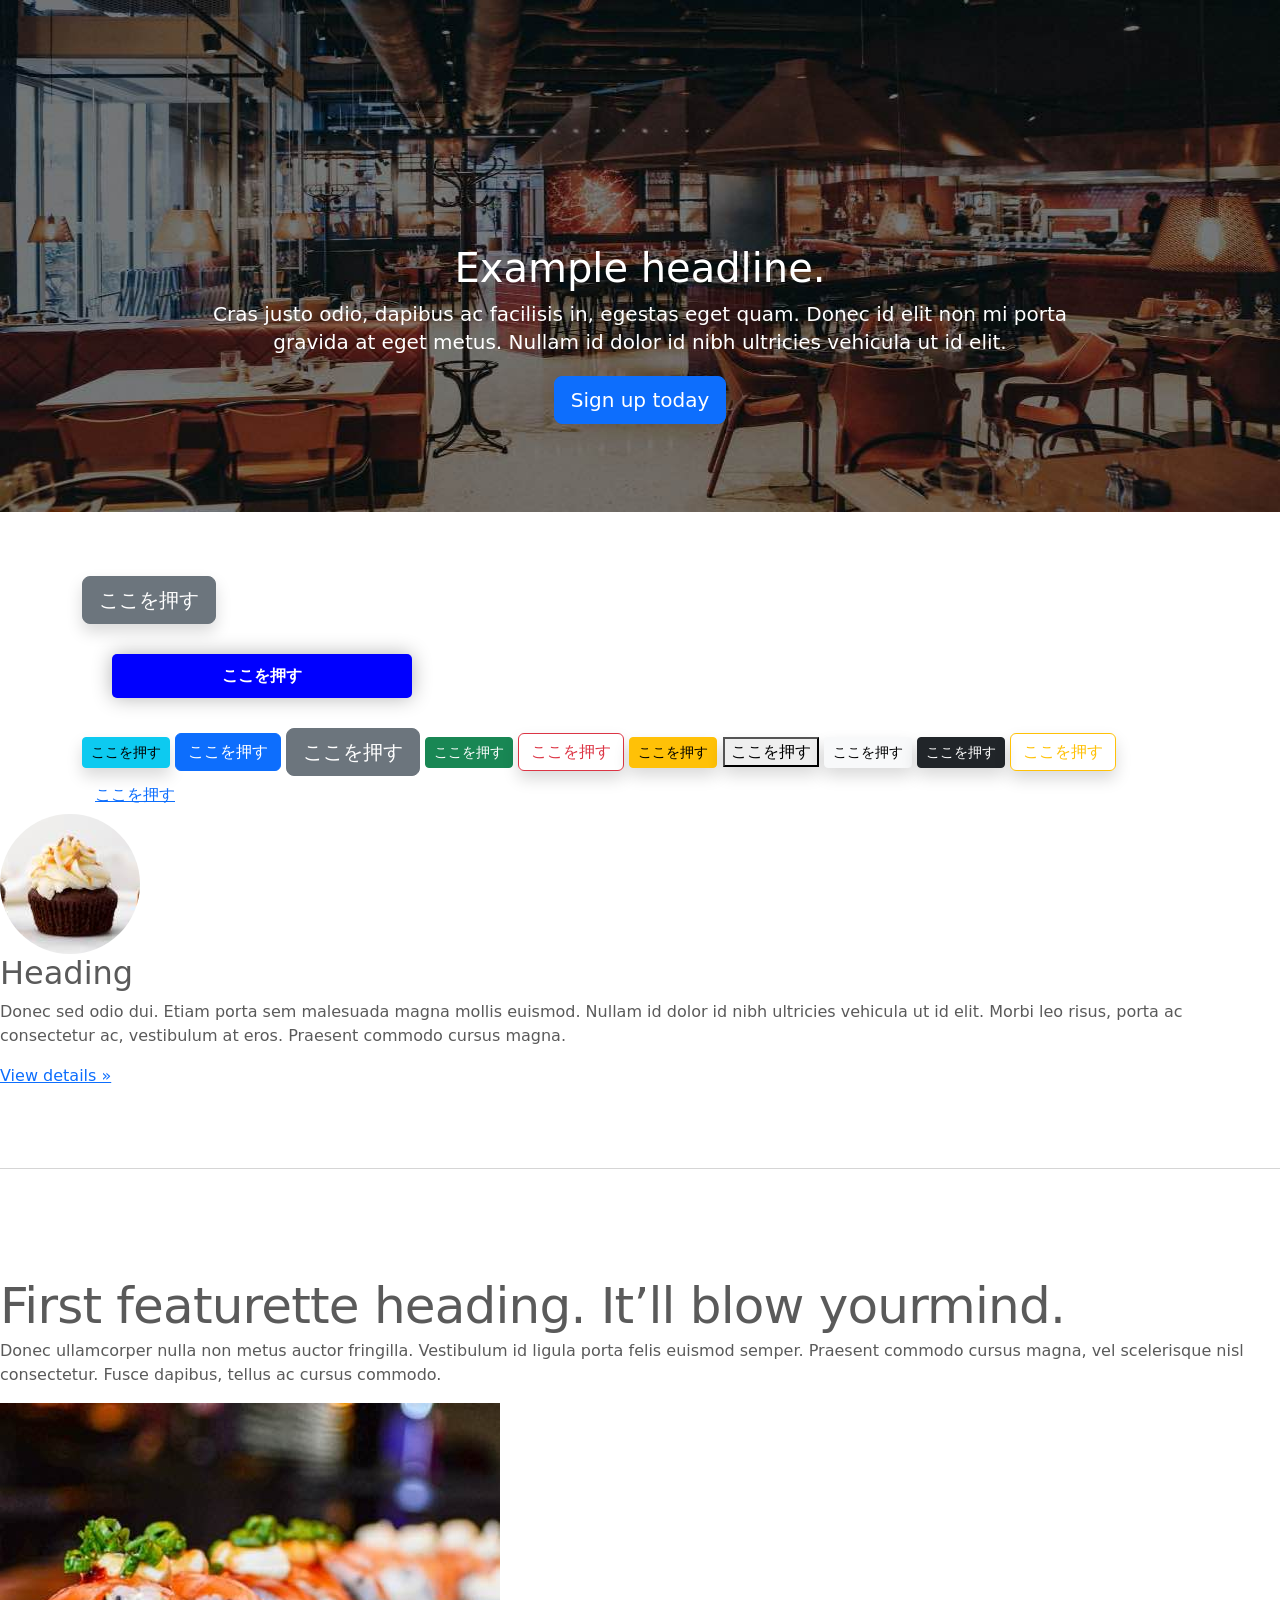
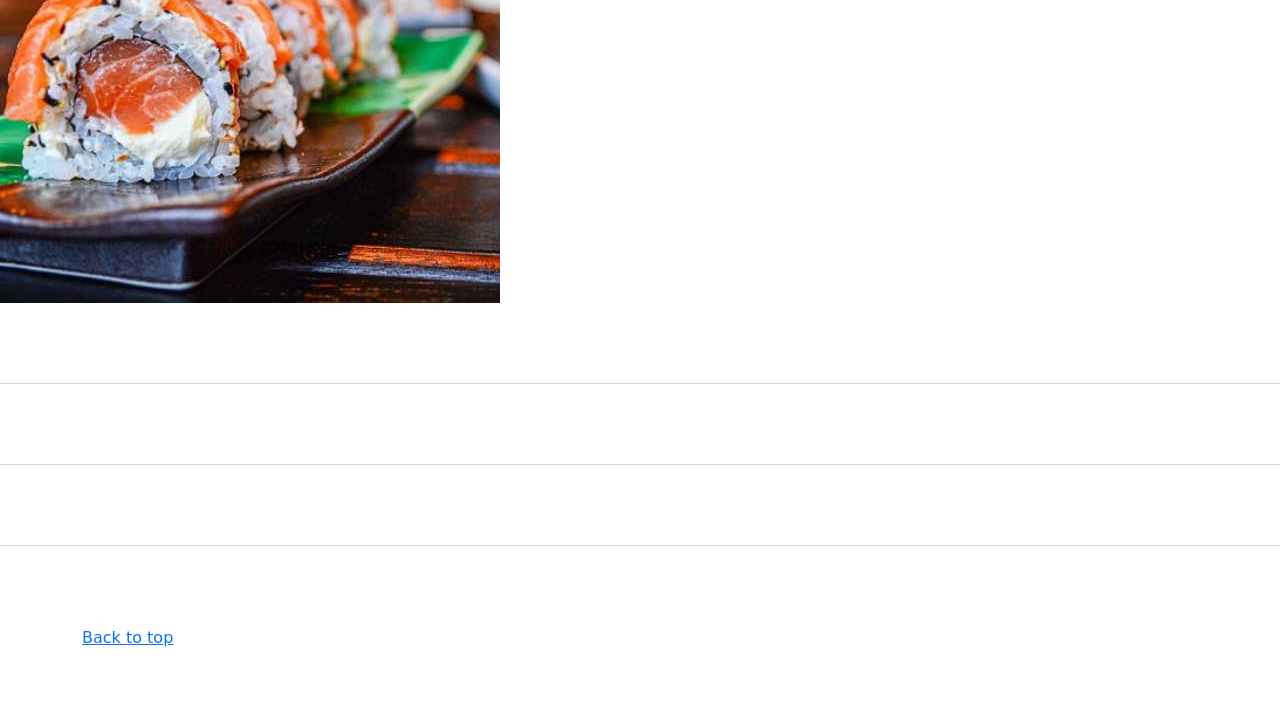
==== kadai_004/index_for_student.html @ fd7426f6 "kadai_004" ====
<!doctype html>
<html lang="en">
  <head>
    <meta charset="utf-8">
    <meta name="viewport" content="width=device-width, initial-scale=1">
    <meta name="description" content="">
    <meta name="author" content="Mark Otto, Jacob Thornton, and Bootstrap contributors">
    <meta name="generator" content="Hugo 0.79.0">
    <title>Carousel Template · Bootstrap v5.0</title>
    <link rel="canonical" href="https://getbootstrap.com/docs/5.0/examples/carousel/">
    <!-- ************************************************ bootstrap.min.cssの読み込み -->
    <link href="https://cdn.jsdelivr.net/npm/bootstrap@5.0.0-beta1/dist/css/bootstrap.min.css" rel="stylesheet" integrity="sha384-giJF6kkoqNQ00vy+HMDP7azOuL0xtbfIcaT9wjKHr8RbDVddVHyTfAAsrekwKmP1" crossorigin="anonymous">
    <!-- ************************************************ carousel.cssの読み込み -->
    <link href="carousel.css" rel="stylesheet">
    <!-- ************************************************ bootstrap.bundle.min.jsの読み込み -->
    <script src="https://cdn.jsdelivr.net/npm/bootstrap@5.0.0-beta1/dist/js/bootstrap.bundle.min.js" integrity="sha384-ygbV9kiqUc6oa4msXn9868pTtWMgiQaeYH7/t7LECLbyPA2x65Kgf80OJFdroafW" crossorigin="anonymous" defer></script>
  </head>
  <body>
    <main>
      <!-- ************************************************ カールセル開始 -->
      <!-- <div id="myCarousel" class="carousel slide" data-bs-ride="carousel"> -->
      <div id="myCarousel" class="carousel slide" data-bs-ride="carousel">
        <!-- <div class="carousel-inner"> -->
        <div class="carousel-inner">
          <!-- <div class="carousel-item active"> -->
          <div class="carousel-item active">
            <img src="img/top_1.jpg" alt="サンプル画像1">
            <div class="container">
              <!-- <div class="carousel-caption"> -->
              <div class="carousel-caption">
                <h1>Example headline.</h1>
                <p>Cras justo odio, dapibus ac facilisis in, egestas eget quam. Donec id elit non mi porta gravida at eget
                  metus. Nullam id dolor id nibh ultricies vehicula ut id elit.</p>
                <!-- <p><a class="btn btn-lg btn-primary" href="#" role="button">Sign up today</a></p> -->
                <p><a class="btn btn-lg btn-primary" href="#" role="button">Sign up today</a></p>
              </div>
            </div>
          </div>
        </div>
      </div>
      <!-- ************************************************ カールセル終了 -->
       <div class="container">

     <style>
      .button-test {
          /* パディング(余白)上下方向10px 左右方向30px */
          padding: 10px 30px;
          /* ボタンの幅 300px */
          width: 300px;
          /* 背景色 青 */
          background-color: blue;
          /* フォント色 白 */
          color: white;
          /* テキスト中央揃え */
         text-align: center;
         /* フォントを太く */
         font-weight: bold;
         /* ボタンの角を丸める */
         border-radius: 5px;
         /* 上下左右方向の余白外側30px */
         margin: 30px;
         /* ボタンの影 */
         box-shadow: 0 0 20px 0 rgba(0, 0, 0, 30%);
         }
        
       
       
     </style>

     <!-- buttonテスト -->
     <button class="btn btn-secondary btn-lg shadow">ここを押す</button>
     <div class="button-test">ここを押す</div>      
     <a href="" class="btn btn-info btn-sm shadow">ここを押す</a>

     <!-- ここから追加部分 --> 
     <button class="btn btn-primary">ここを押す</button>
     <button class="btn btn-secondary btn-lg">ここを押す</button>
     <button class="btn btn-success btn-sm">ここを押す</button>
     <button class="btn btn-outline-danger shadow">ここを押す</button>
     <button class="btn btn-warning btn-sm shadow">ここを押す</button>
     <button class="btnbtn-outline-info btn-lg shadow">ここを押す</button>
     <button class="btn btn-light btn-sm shadow">ここを押す</button>
     <button class="btn btn-dark btn-sm shadow">ここを押す</button>
     <button class="btn btn-outline-warning shadow">ここを押す</button>
     <button class="btn btn-link">ここを押す</button>
      <!-- ここまで -->

   </div>
      <!-- <div class="container marketing"> -->
      <div class="">
        <!-- <div class="row"> -->
        <div class="">
          <!-- <div class="col-lg-4"> -->
          <div class="">
            <img src="img/cake.jpg" class="rounded-circle" alt="サンプル画像2">
            <h2>Heading</h2>
            <p>Donec sed odio dui. Etiam porta sem malesuada magna mollis euismod. Nullam id dolor id nibh ultricies
              vehicula ut id elit. Morbi leo risus, porta ac consectetur ac, vestibulum at eros. Praesent commodo cursus
              magna.</p>
            <!-- <p><a class="btn btn-secondary" href="#" role="button">View details &raquo;</a></p> -->
            <p><a class="" href="#" role="button">View details &raquo;</a></p>
          </div>
        </div>
        <hr class="featurette-divider">
        <!-- <div class="row"> -->
        <div class="">
          <!-- <div class="col-md-7"> -->
          <div class="">
            <!-- <h2 class="featurette-heading">First featurette heading. <span class="text-muted">It’ll blow yourmind.</span> -->
            <h2 class="featurette-heading">First featurette heading. <span class="">It’ll blow yourmind.</span></h2>
            <!-- <p class="lead">Donec ullamcorper nulla non metus auctor fringilla. Vestibulum id ligula porta felis
              euismod
              semper. Praesent commodo cursus magna, vel scelerisque nisl consectetur. Fusce dapibus, tellus ac cursus
              commodo.</p> -->
            <p class="">
              Donec ullamcorper nulla non metus auctor fringilla. Vestibulum id ligula porta felis
              euismod
              semper. Praesent commodo cursus magna, vel scelerisque nisl consectetur. Fusce dapibus, tellus ac cursus
              commodo.
            </p>
          </div>
          <!-- <div class="col-md-5"> -->
          <div class="">
            <!-- <img src="img/sushi.jpg" class="img-fluid" alt=""> -->
            <img src="img/sushi.jpg" class="" alt="サンプル画像3">
          </div>
        </div>
        <hr class="featurette-divider">
        <!-- ここにもう一つ左右を反転させたものを作ります。 -->
        <hr class="featurette-divider">
        <!-- ここにもう一つ左右を反転させたものを作ります。 -->
        <hr class="featurette-divider">
        <footer class="container">
          <!-- <p class="float-end"><a href="#">Back to top</a></p> -->
          <p class=""><a href="#">Back to top</a></p>
        </footer>
      </div>
    </main>
  </body>

</html>
---- kadai_004/carousel.css ----
/* ----------------------------------------------- 全体の文字色修正と下部の余白の調整 */
body {
  /* padding-top: 3rem; */
  padding-bottom: 3rem;
  color: #5a5a5a;
}

/* ----------------------------------------------- カルーセルのカスタマイズ */
.carousel {
  margin-bottom: 4rem;
}

.carousel-caption {
  bottom: 3rem;
  z-index: 10;
}

.carousel-item {
  height: 32rem;
}

.carousel-item > img {
  position: absolute;
  top: 0;
  left: 0;
  min-width: 100%;
  height: 32rem;
}

/* ----------------------------------------------- マーケティングコンテンツ */
.marketing .col-lg-4 {
  margin-bottom: 1.5rem;
  text-align: center;
}

.marketing h2 {
  font-weight: 400;
}

/* rtl:begin:ignore */
.marketing .col-lg-4 p {
  margin-right: .75rem;
  margin-left: .75rem;
}

/* rtl:end:ignore */

/* ----------------------------------------------- フィーチャーレット */
.featurette-divider {
  margin: 5rem 0;
  /* Space out the Bootstrap <hr> more */
}

.featurette-heading {
  font-weight: 300;
  line-height: 1;
  /* rtl:remove */
  letter-spacing: -.05rem;
}

/* ----------------------------------------------- レスポンシブデザイン */
@media (min-width: 40em) {
  .carousel-caption p {
    margin-bottom: 1.25rem;
    font-size: 1.25rem;
    line-height: 1.4;
  }

  .featurette-heading {
    font-size: 50px;
  }
}

@media (min-width: 62em) {
  .featurette-heading {
    margin-top: 7rem;
  }
}
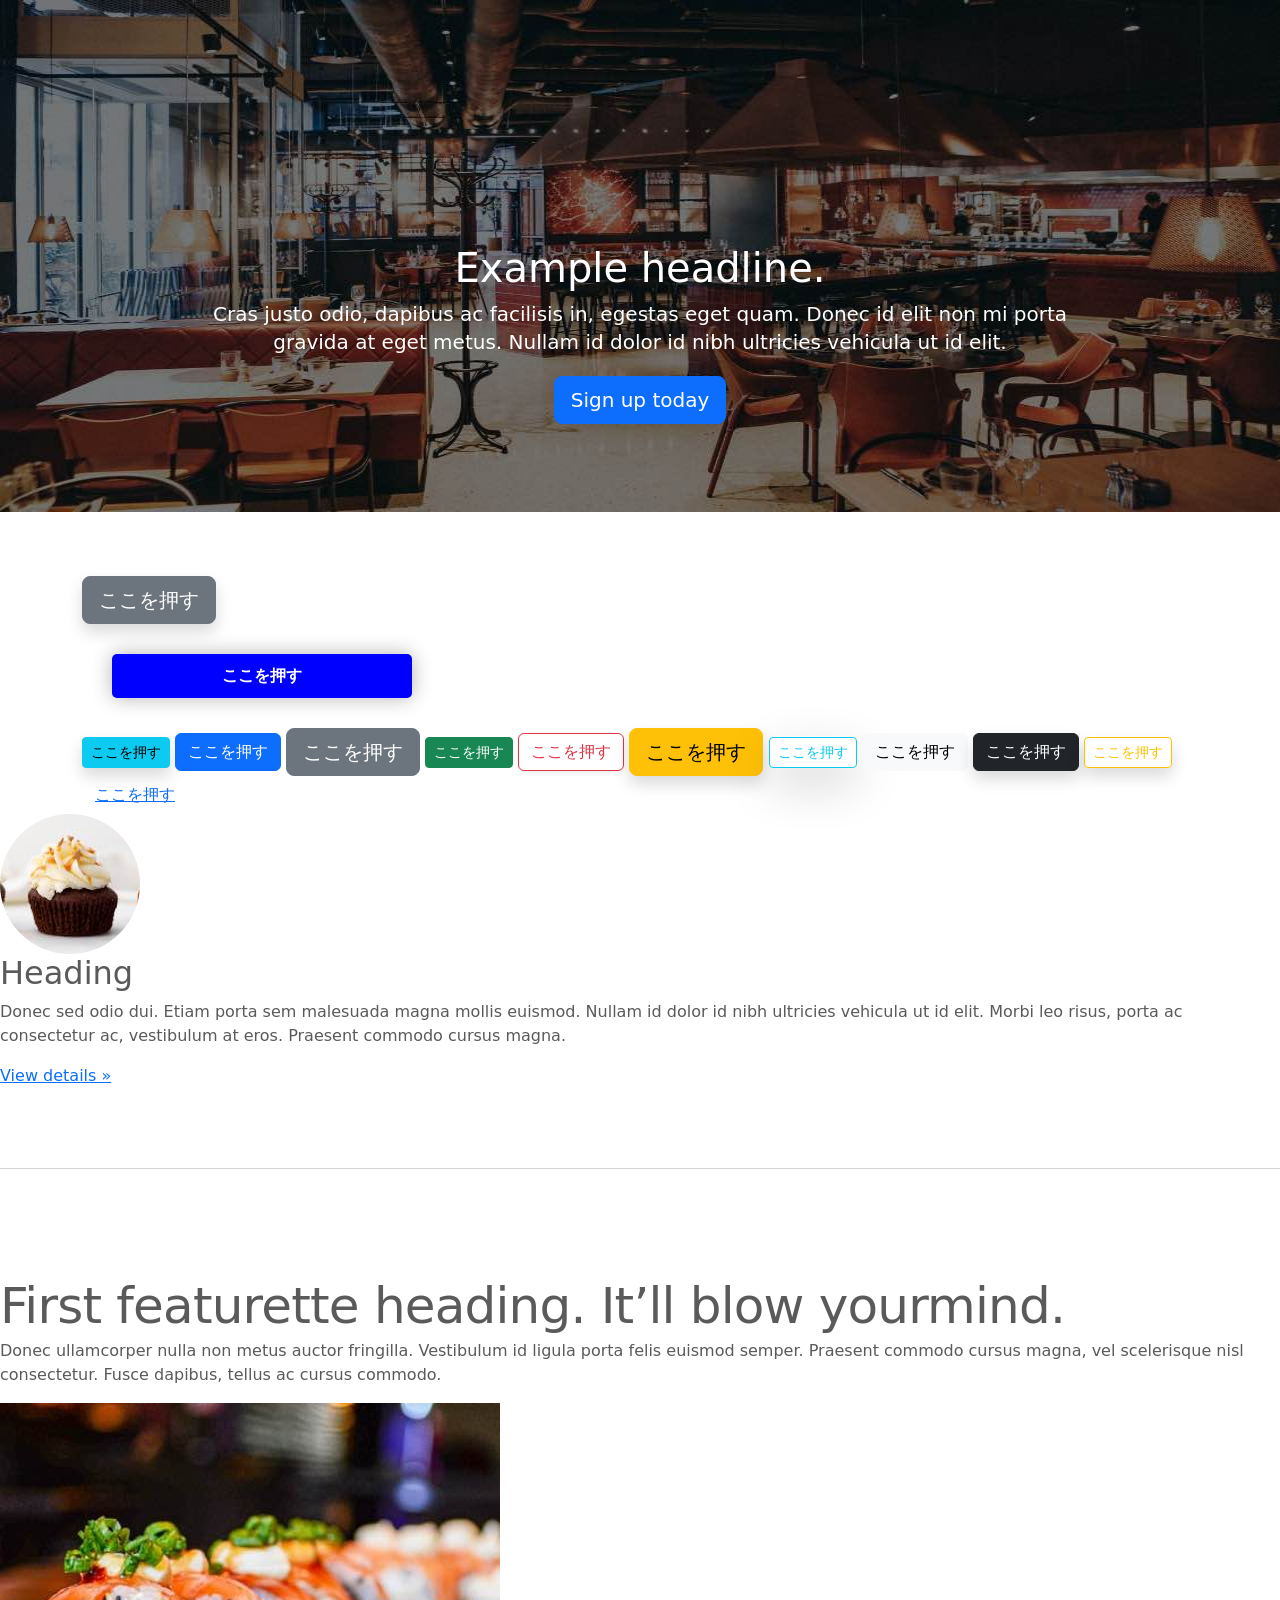
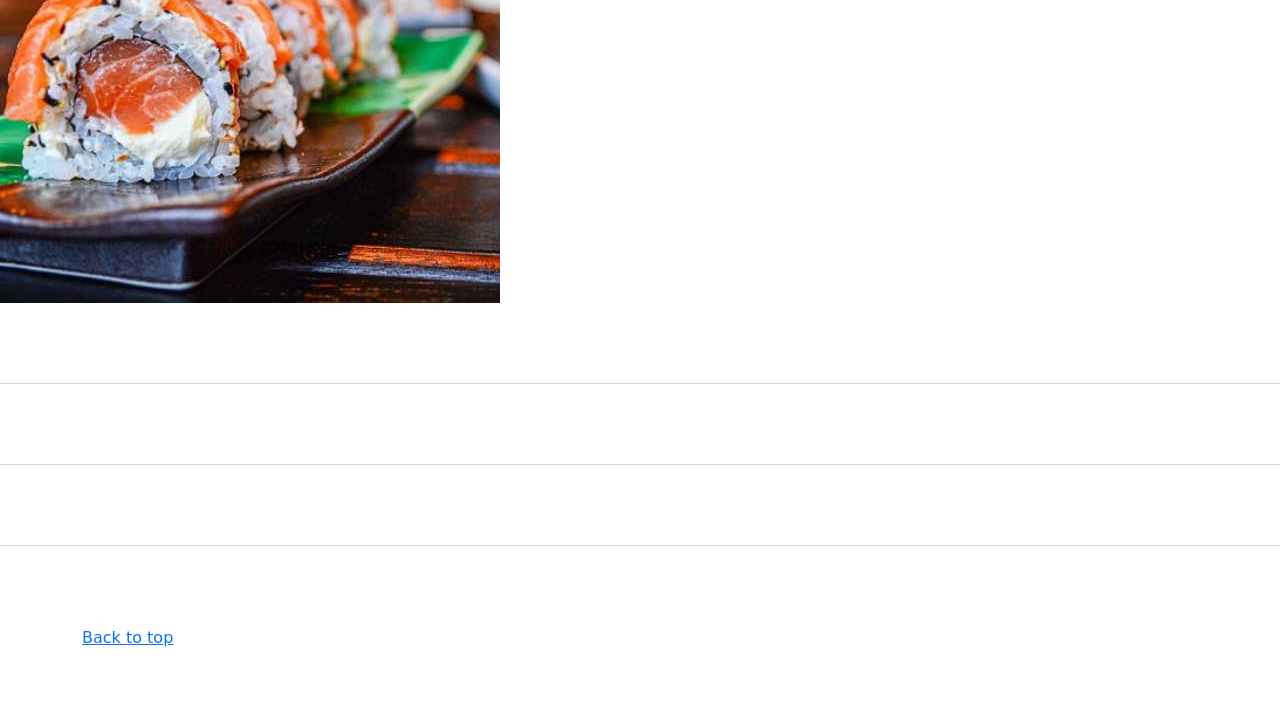
==== commit f466efa3: "kadai_004" ====
--- a/kadai_004/index_for_student.html
+++ b/kadai_004/index_for_student.html
@@ -76,12 +76,12 @@
      <button class="btn btn-primary">ここを押す</button>
      <button class="btn btn-secondary btn-lg">ここを押す</button>
      <button class="btn btn-success btn-sm">ここを押す</button>
-     <button class="btn btn-outline-danger shadow">ここを押す</button>
-     <button class="btn btn-warning btn-sm shadow">ここを押す</button>
-     <button class="btnbtn-outline-info btn-lg shadow">ここを押す</button>
-     <button class="btn btn-light btn-sm shadow">ここを押す</button>
-     <button class="btn btn-dark btn-sm shadow">ここを押す</button>
-     <button class="btn btn-outline-warning shadow">ここを押す</button>
+     <button class="btn btn-outline-danger shadow-sm">ここを押す</button>
+     <button class="btn btn-warning btn-lg shadow">ここを押す</button>
+     <button class="btn btn-outline-info btn-sm shadow-lg">ここを押す</button>
+     <button class="btn btn-light shadow-none">ここを押す</button>
+     <button class="btn btn-dark shadow">ここを押す</button>
+     <button class="btn btn-outline-warning btn-sm shadow">ここを押す</button>
      <button class="btn btn-link">ここを押す</button>
       <!-- ここまで -->
 
